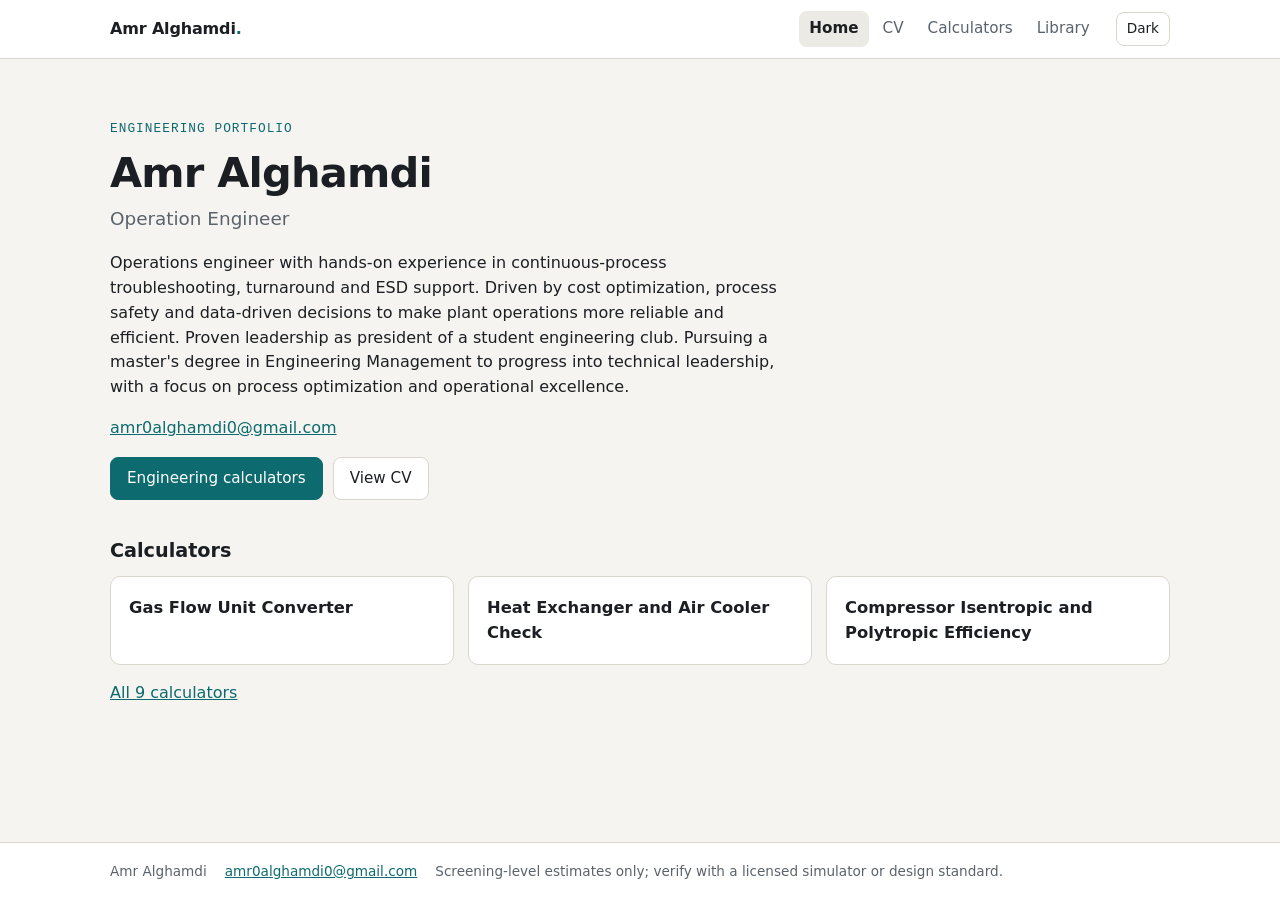
==== docs/index.html @ 0ceb80ab "Add files via upload" ====
<!doctype html>
<html lang="en"><head><meta charset="utf-8"><meta name="viewport" content="width=device-width,initial-scale=1">
<title>Home | Amr Alghamdi</title><meta name="description" content="Operations engineer with hands-on experience in continuous-process troubleshooting, turnaround and ESD support. Driven by cost optimization, process s">
<link rel="stylesheet" href="style.css"><script src="app.js"></script></head>
<body><header class="top"><div class="wrap"><a class="brand" href="index.html">Amr Alghamdi<span>.</span></a>
<nav class="main" aria-label="Main"><a href="index.html" class="on" aria-current="page">Home</a><a href="cv.html">CV</a><a href="calculators.html">Calculators</a><a href="library.html">Library</a></nav><button class="btn sm" id="theme" type="button">Theme</button></div></header>
<main><div class="wrap"><section class="hero"><p class="kicker">Engineering portfolio</p><h1>Amr Alghamdi</h1><p class="t">Operation Engineer</p>
<p class="s">Operations engineer with hands-on experience in continuous-process troubleshooting, turnaround and ESD support. Driven by cost optimization, process safety and data-driven decisions to make plant operations more reliable and efficient. Proven leadership as president of a student engineering club. Pursuing a master&#x27;s degree in Engineering Management to progress into technical leadership, with a focus on process optimization and operational excellence.</p><p><a href="mailto:amr0alghamdi0@gmail.com">amr0alghamdi0@gmail.com</a></p>
<div class="row"><a class="btn pri" href="calculators.html">Engineering calculators</a><a class="btn" href="cv.html">View CV</a></div></section>
<h2>Calculators</h2><div class="grid"><a class="card" href="calc/gas-flow.html"><h3>Gas Flow Unit Converter</h3></a><a class="card" href="calc/heat-exchanger.html"><h3>Heat Exchanger and Air Cooler Check</h3></a><a class="card" href="calc/compressor-efficiency.html"><h3>Compressor Isentropic and Polytropic Efficiency</h3></a></div>
<p><a href="calculators.html">All 9 calculators</a></p></div></main>
<footer class="ft"><div class="wrap"><span>Amr Alghamdi</span><a href="mailto:amr0alghamdi0@gmail.com">amr0alghamdi0@gmail.com</a><span id="disc">Screening-level estimates only; verify with a licensed simulator or design standard.</span></div></footer>
</body></html>
---- docs/style.css ----
:root{--bg:#f5f4f0;--sf:#fff;--sf2:#eceae4;--tx:#1b1f23;--mu:#5a636c;--bd:#d9d6ce;--ac:#0d6a6e;--ach:#09514f;--act:#fff;
--ok:#1f7a3a;--wa:#9a6400;--er:#b42318;--okb:#e3f3e7;--wab:#fbf0d9;--erb:#fde7e5;--r:10px;
--sans:ui-sans-serif,system-ui,-apple-system,"Segoe UI",Roboto,"Helvetica Neue",Arial,sans-serif;
--mono:ui-monospace,"SF Mono","Cascadia Mono",Consolas,"Liberation Mono",monospace;color-scheme:light}
@media (prefers-color-scheme:dark){:root:not([data-theme=light]){--bg:#101315;--sf:#171b1e;--sf2:#1f2427;--tx:#e6e8ea;--mu:#9aa3ab;--bd:#2d3337;--ac:#4fb6b2;--ach:#73cbc7;--act:#06201f;--ok:#5cc47c;--wa:#e0aa4a;--er:#f2766b;--okb:#13281b;--wab:#2e2410;--erb:#341714;color-scheme:dark}}
[data-theme=dark]{--bg:#101315;--sf:#171b1e;--sf2:#1f2427;--tx:#e6e8ea;--mu:#9aa3ab;--bd:#2d3337;--ac:#4fb6b2;--ach:#73cbc7;--act:#06201f;--ok:#5cc47c;--wa:#e0aa4a;--er:#f2766b;--okb:#13281b;--wab:#2e2410;--erb:#341714;color-scheme:dark}
*{box-sizing:border-box}[hidden]{display:none!important}html{-webkit-text-size-adjust:100%}
body{margin:0;background:var(--bg);color:var(--tx);font:16px/1.55 var(--sans);display:flex;flex-direction:column;min-height:100vh}
a{color:var(--ac)}a:hover{color:var(--ach)}
.wrap{width:100%;max-width:1100px;margin:0 auto;padding:0 20px}
header.top{border-bottom:1px solid var(--bd);background:var(--sf);position:sticky;top:0;z-index:5}
header.top .wrap{display:flex;align-items:center;gap:16px;min-height:58px;flex-wrap:wrap}
.brand{font-weight:700;text-decoration:none;color:var(--tx);letter-spacing:-.01em;margin-right:auto}
.brand span{color:var(--ac)}
nav.main{display:flex;gap:4px;flex-wrap:wrap}
nav.main a{text-decoration:none;color:var(--mu);padding:6px 10px;border-radius:8px;font-size:.95rem}
nav.main a:hover{color:var(--tx);background:var(--sf2)}nav.main a.on{color:var(--tx);background:var(--sf2);font-weight:600}
main{flex:1;padding:36px 0 56px}
h1{font-size:clamp(1.7rem,1.2rem + 2vw,2.6rem);line-height:1.15;letter-spacing:-.02em;margin:0 0 8px}
h2{font-size:1.2rem;margin:28px 0 10px}h3{font-size:1rem;margin:18px 0 8px}
.lead{color:var(--mu);max-width:68ch;margin:0 0 20px}
.btn{display:inline-flex;align-items:center;gap:6px;border:1px solid var(--bd);background:var(--sf);color:var(--tx);padding:9px 16px;border-radius:8px;font:inherit;font-size:.95rem;cursor:pointer;text-decoration:none}
.btn:hover{border-color:var(--ac);color:var(--tx)}.btn.pri{background:var(--ac);color:var(--act);border-color:var(--ac)}.btn.pri:hover{background:var(--ach)}
.btn.sm{padding:5px 10px;font-size:.85rem}
.row{display:flex;gap:10px;flex-wrap:wrap;align-items:center}
:focus-visible{outline:2px solid var(--ac);outline-offset:2px}
.hero{padding:24px 0 8px;max-width:760px}.kicker{font-family:var(--mono);font-size:.8rem;text-transform:uppercase;letter-spacing:.08em;color:var(--ac);margin:0 0 10px}
.hero .t{font-size:1.15rem;color:var(--mu);margin:0 0 18px}.hero p.s{max-width:66ch}
.panel{background:var(--sf);border:1px solid var(--bd);border-radius:var(--r);padding:20px}
.grid{display:grid;grid-template-columns:repeat(auto-fill,minmax(260px,1fr));gap:14px}
.card{display:flex;flex-direction:column;gap:6px;background:var(--sf);border:1px solid var(--bd);border-radius:var(--r);padding:18px;text-decoration:none;color:var(--tx);transition:border-color .15s,transform .15s}
.card:hover{border-color:var(--ac);transform:translateY(-1px);color:var(--tx)}.card h3{margin:0;font-size:1.02rem}.card p{margin:0;color:var(--mu);font-size:.92rem}
.tags{display:flex;gap:6px;flex-wrap:wrap;margin-top:auto;padding-top:8px}.tag{font-family:var(--mono);font-size:.72rem;padding:2px 7px;border-radius:99px;background:var(--sf2);color:var(--mu)}
input,select{font:inherit;color:var(--tx);background:var(--bg);border:1px solid var(--bd);border-radius:7px;padding:7px 9px;width:100%;min-width:0}
input:focus,select:focus{border-color:var(--ac);outline:none;box-shadow:0 0 0 3px color-mix(in srgb,var(--ac) 25%,transparent)}
input[aria-invalid=true]{border-color:var(--er);background:var(--erb)}
.search{max-width:420px;margin:0 0 18px}
.calc{display:grid;grid-template-columns:minmax(0,1.1fr) minmax(0,1fr);gap:20px;align-items:start}
.calc .out{position:sticky;top:78px}
fieldset{border:1px solid var(--bd);border-radius:var(--r);padding:12px 14px 14px;margin:0 0 14px;background:var(--sf)}
legend{font-weight:600;padding:0 6px;font-size:.95rem}
.f{display:grid;grid-template-columns:minmax(0,1fr) 130px 76px;gap:8px;align-items:center;padding:4px 0}
.f label{font-size:.92rem}.f .u{font-family:var(--mono);font-size:.78rem;color:var(--mu)}
.f2{display:grid;grid-template-columns:repeat(auto-fit,minmax(150px,1fr));gap:8px}
table{border-collapse:collapse;width:100%;font-size:.92rem}
th,td{text-align:left;padding:6px 8px;border-bottom:1px solid var(--bd);vertical-align:middle}
th{font-weight:600;color:var(--mu);font-size:.8rem;text-transform:uppercase;letter-spacing:.04em}
td.n{font-family:var(--mono);text-align:right;white-space:nowrap;font-variant-numeric:tabular-nums}td.u{font-family:var(--mono);color:var(--mu);font-size:.8rem;width:1%;white-space:nowrap}
tr.sec td{font-weight:600;background:var(--sf2);border-bottom:none}
tr.key td{font-weight:700}tr.key td.n{color:var(--ac)}
.msg{border-radius:8px;padding:9px 12px;margin:8px 0;font-size:.9rem}
.msg.er{background:var(--erb);color:var(--er)}.msg.wa{background:var(--wab);color:var(--wa)}.msg.ok{background:var(--okb);color:var(--ok)}
.badge{display:inline-block;padding:2px 9px;border-radius:99px;font-size:.78rem;font-weight:700}
.b-ok{background:var(--okb);color:var(--ok)}.b-wa{background:var(--wab);color:var(--wa)}.b-er{background:var(--erb);color:var(--er)}
.tabs{display:flex;gap:6px;margin:0 0 12px}.tabs button[aria-selected=true]{background:var(--ac);color:var(--act);border-color:var(--ac)}
.doc{max-width:78ch}.doc code,.eq{font-family:var(--mono);font-size:.86rem}
.eq{display:block;background:var(--sf2);border-radius:8px;padding:10px 12px;margin:6px 0;white-space:pre-wrap;overflow-x:auto}
.doc li{margin:4px 0}
.cv-frame{width:100%;height:78vh;min-height:480px;border:1px solid var(--bd);border-radius:var(--r);background:var(--sf2)}
.tbl-in td{padding:4px}.tbl-in input{padding:5px 7px}
.chart svg{width:100%;height:auto;display:block}.chart .ax{stroke:var(--bd)}.chart text{fill:var(--mu);font:11px var(--mono)}
.muted{color:var(--mu)}.small{font-size:.85rem}.empty{padding:24px;text-align:center;color:var(--mu)}
footer.ft{border-top:1px solid var(--bd);padding:18px 0;font-size:.85rem;color:var(--mu);background:var(--sf)}
footer.ft .wrap{display:flex;gap:6px 18px;flex-wrap:wrap}
@media (max-width:860px){.calc{grid-template-columns:minmax(0,1fr)}.calc .out{position:static}}
@media (max-width:480px){.f{grid-template-columns:minmax(0,1fr) 110px;}.f .u{grid-column:2;margin-top:-4px}main{padding:24px 0 40px}}
@media print{:root{--bg:#fff;--sf:#fff;--sf2:#f1f1f1;--tx:#000;--mu:#333;--bd:#bbb;--ac:#000}header.top,.noprint,.tabs,.btn,.search{display:none!important}
body{font-size:11pt}.calc{grid-template-columns:1fr 1fr}.calc .out{position:static}main{padding:0}a{color:#000}fieldset,.panel,.card{break-inside:avoid}}
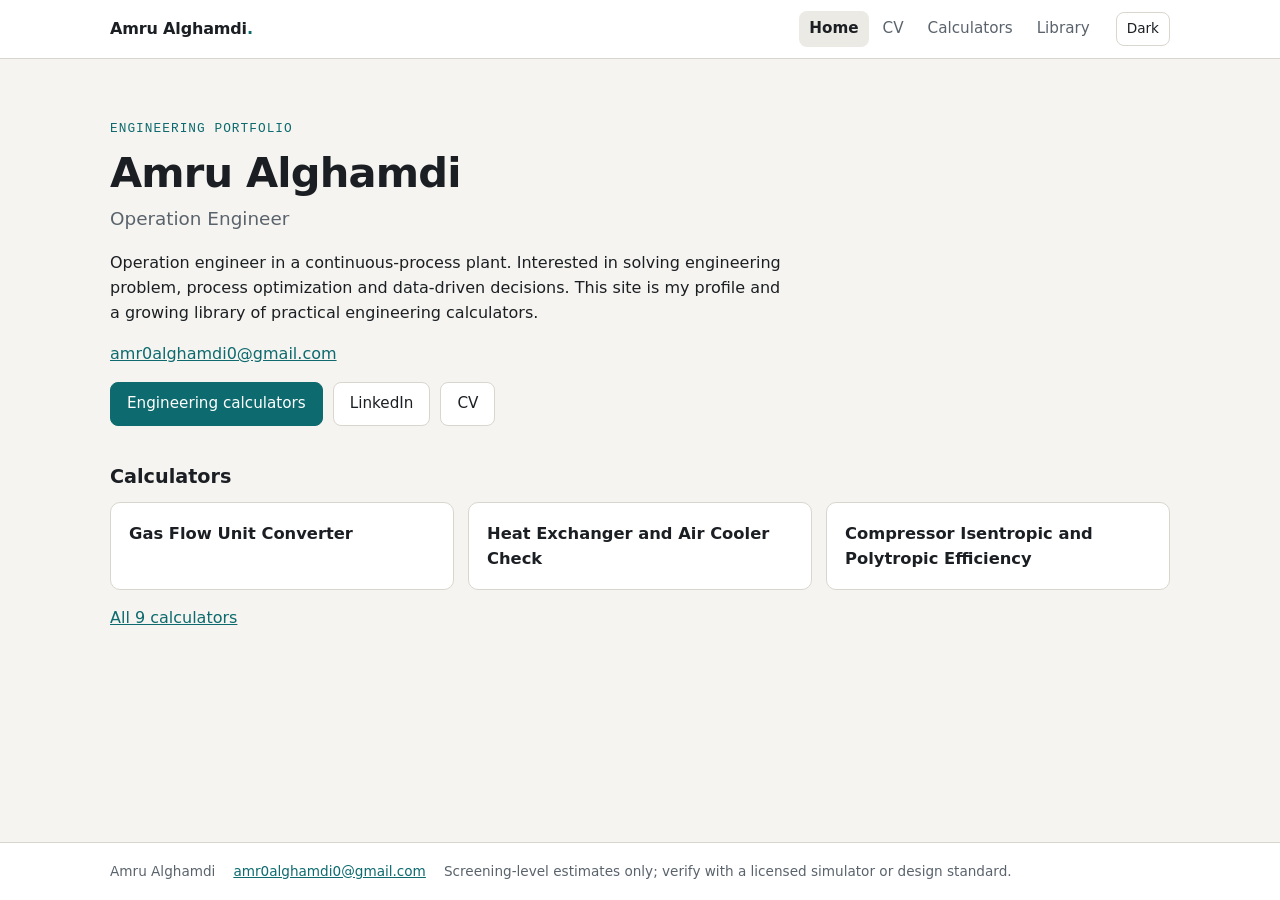
==== commit f2bb7fa9: "Add files via upload" ====
--- a/docs/index.html
+++ b/docs/index.html
@@ -1,13 +1,13 @@
 <!doctype html>
 <html lang="en"><head><meta charset="utf-8"><meta name="viewport" content="width=device-width,initial-scale=1">
-<title>Home | Amr Alghamdi</title><meta name="description" content="Operations engineer with hands-on experience in continuous-process troubleshooting, turnaround and ESD support. Driven by cost optimization, process s">
+<title>Home | Amru Alghamdi</title><meta name="description" content="Operation engineer in a continuous-process plant. Interested in solving engineering problem, process optimization and data-driven decisions. This site">
 <link rel="stylesheet" href="style.css"><script src="app.js"></script></head>
-<body><header class="top"><div class="wrap"><a class="brand" href="index.html">Amr Alghamdi<span>.</span></a>
+<body><header class="top"><div class="wrap"><a class="brand" href="index.html">Amru Alghamdi<span>.</span></a>
 <nav class="main" aria-label="Main"><a href="index.html" class="on" aria-current="page">Home</a><a href="cv.html">CV</a><a href="calculators.html">Calculators</a><a href="library.html">Library</a></nav><button class="btn sm" id="theme" type="button">Theme</button></div></header>
-<main><div class="wrap"><section class="hero"><p class="kicker">Engineering portfolio</p><h1>Amr Alghamdi</h1><p class="t">Operation Engineer</p>
-<p class="s">Operations engineer with hands-on experience in continuous-process troubleshooting, turnaround and ESD support. Driven by cost optimization, process safety and data-driven decisions to make plant operations more reliable and efficient. Proven leadership as president of a student engineering club. Pursuing a master&#x27;s degree in Engineering Management to progress into technical leadership, with a focus on process optimization and operational excellence.</p><p><a href="mailto:amr0alghamdi0@gmail.com">amr0alghamdi0@gmail.com</a></p>
-<div class="row"><a class="btn pri" href="calculators.html">Engineering calculators</a><a class="btn" href="cv.html">View CV</a></div></section>
+<main><div class="wrap"><section class="hero"><p class="kicker">Engineering portfolio</p><h1>Amru Alghamdi</h1><p class="t">Operation Engineer</p>
+<p class="s">Operation engineer in a continuous-process plant. Interested in solving engineering problem, process optimization and data-driven decisions. This site is my profile and a growing library of practical engineering calculators.</p><p><a href="mailto:amr0alghamdi0@gmail.com">amr0alghamdi0@gmail.com</a></p>
+<div class="row"><a class="btn pri" href="calculators.html">Engineering calculators</a><a class="btn" href="https://www.linkedin.com/in/amru" target="_blank" rel="noopener">LinkedIn</a><a class="btn" href="cv.html">CV</a></div></section>
 <h2>Calculators</h2><div class="grid"><a class="card" href="calc/gas-flow.html"><h3>Gas Flow Unit Converter</h3></a><a class="card" href="calc/heat-exchanger.html"><h3>Heat Exchanger and Air Cooler Check</h3></a><a class="card" href="calc/compressor-efficiency.html"><h3>Compressor Isentropic and Polytropic Efficiency</h3></a></div>
 <p><a href="calculators.html">All 9 calculators</a></p></div></main>
-<footer class="ft"><div class="wrap"><span>Amr Alghamdi</span><a href="mailto:amr0alghamdi0@gmail.com">amr0alghamdi0@gmail.com</a><span id="disc">Screening-level estimates only; verify with a licensed simulator or design standard.</span></div></footer>
+<footer class="ft"><div class="wrap"><span>Amru Alghamdi</span><a href="mailto:amr0alghamdi0@gmail.com">amr0alghamdi0@gmail.com</a><span id="disc">Screening-level estimates only; verify with a licensed simulator or design standard.</span></div></footer>
 </body></html>
